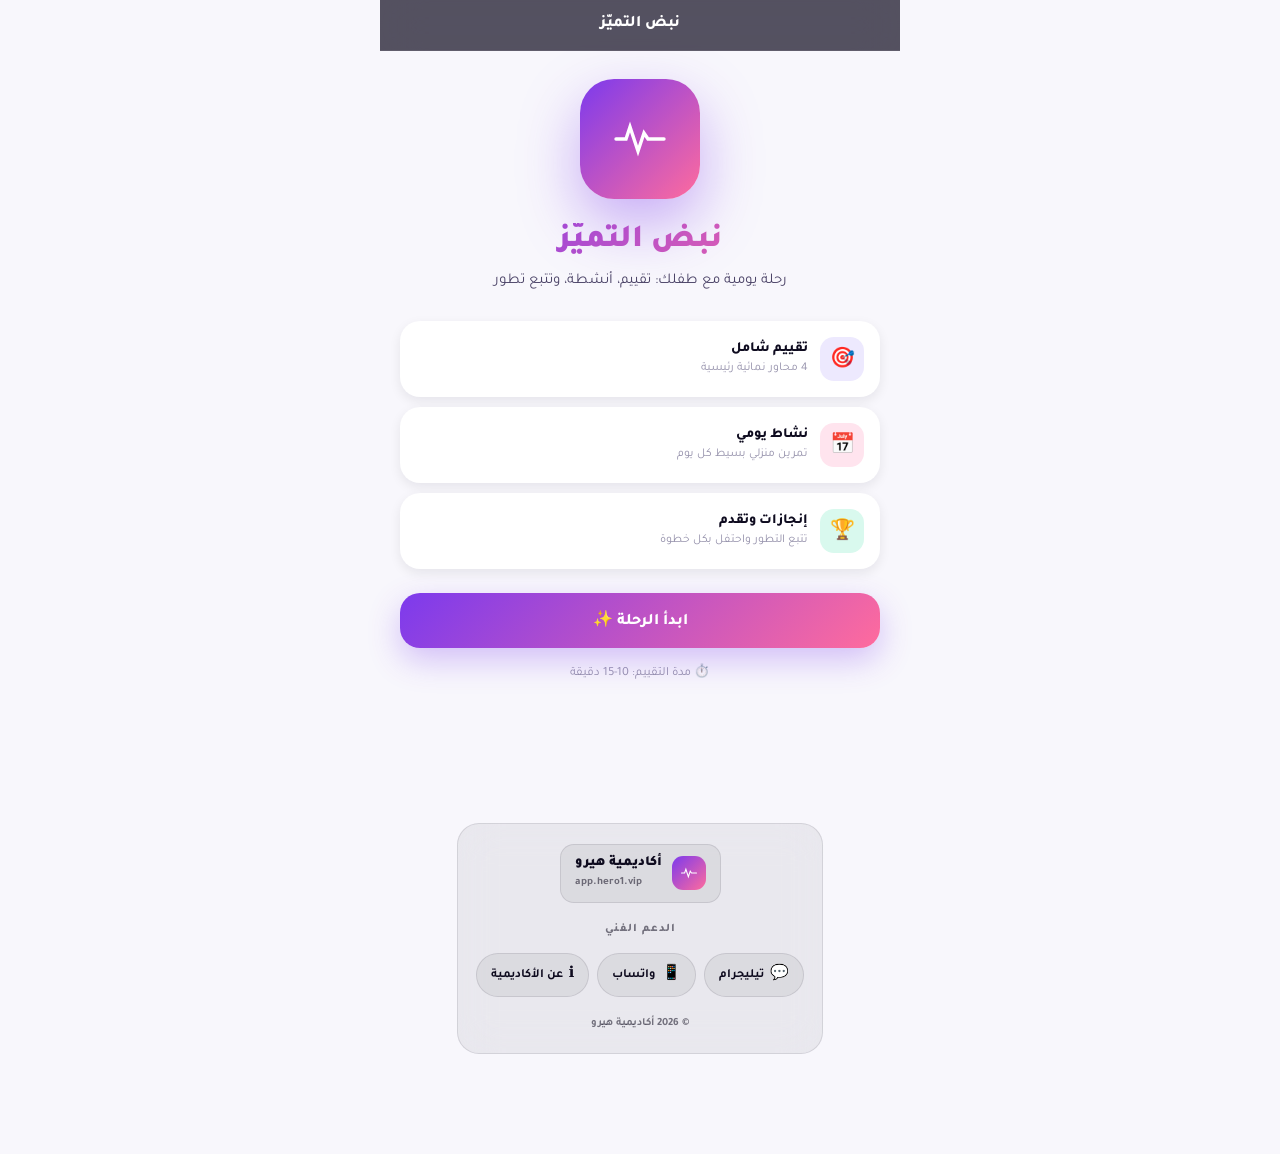
==== ar.html @ e37bb0e7 "Reorder buttons in ar.html" ====
<!DOCTYPE html>
<html lang="ar" dir="rtl">
<head>
<meta charset="UTF-8">
<meta http-equiv="Content-Type" content="text/html; charset=UTF-8">
<meta name="viewport" content="width=device-width,initial-scale=1,viewport-fit=cover">
<meta name="theme-color" content="#0F0B1F" id="themeColor">
<meta name="apple-mobile-web-app-capable" content="yes">
<meta name="apple-mobile-web-app-title" content="نبض التميز">
<title>نبض التميز</title>
<link rel="manifest" href="manifest.json">
<link rel="icon" href="icons/icon-192.png">
<link rel="apple-touch-icon" href="icons/icon-192.png">
<link rel="preconnect" href="https://fonts.googleapis.com">
<link rel="preconnect" href="https://fonts.gstatic.com" crossorigin>
<link href="https://fonts.googleapis.com/css2?family=Tajawal:wght@400;500;700;800;900&family=Nunito:wght@600;700;800&display=swap" rel="stylesheet">
<link rel="stylesheet" href="assets/app.css">
<script>window.APP_LANG='ar';</script>
</head>
<body>

<div id="app">

  <header class="topbar" id="topbar">
    <button class="tb-btn hidden" id="backBtn" aria-label="رجوع">←</button>
    <h1 class="tb-title" id="topTitle">نبض التميز</h1>
    
  </header>

  <main class="main">

 <!-- WELCOME -->
<section class="screen active" id="screen-welcome">
  <div style="flex:1;display:flex;flex-direction:column;justify-content:center;text-align:center;padding:20px 4px">
    <div style="width:120px;height:120px;margin:0 auto 24px;border-radius:34px;background:linear-gradient(135deg,#7C3AED 0%,#FF6B9D 100%);box-shadow:0 24px 60px rgba(124,58,237,.4);display:flex;align-items:center;justify-content:center">
      <svg viewBox="0 0 64 64" width="64" height="64" fill="none" stroke="#fff" stroke-width="3.4" stroke-linecap="round"><path d="M8 32h10l4-12 8 24 6-18 4 6h16"/></svg>
    </div>
    <h1 id="welcomeTitle" style="font-size:32px;font-weight:900;line-height:1.15;margin-bottom:10px;background:linear-gradient(135deg,#7C3AED 0%,#FF6B9D 100%);-webkit-background-clip:text;background-clip:text;-webkit-text-fill-color:transparent">نبض التميّز</h1>
    <p style="font-size:15px;color:var(--t2);line-height:1.6;margin-bottom:28px">رحلة يومية مع طفلك: تقييم، أنشطة، وتتبع تطور</p>
    <div style="display:flex;flex-direction:column;gap:10px;margin-bottom:24px;text-align:start">
      <button class="welcome-card" type="button" data-goto="child">
        <div class="wc-icon" style="background:#EDE9FE">🎯</div>
        <div class="wc-body">
          <div class="wc-title">تقييم شامل</div>
          <div class="wc-sub">4 محاور نمائية رئيسية</div>
        </div>
      </button>
      <button class="welcome-card" type="button" data-goto="activities">
        <div class="wc-icon" style="background:#FFE4EE">📅</div>
        <div class="wc-body">
          <div class="wc-title">نشاط يومي</div>
          <div class="wc-sub">تمرين منزلي بسيط كل يوم</div>
        </div>
      </button>
      <button class="welcome-card" type="button" data-goto="progress">
        <div class="wc-icon" style="background:#D9F9EE">🏆</div>
        <div class="wc-body">
          <div class="wc-title">إنجازات وتقدم</div>
          <div class="wc-sub">تتبع التطور واحتفل بكل خطوة</div>
        </div>
      </button>
    </div>
    <button class="btn primary" id="startBtn">ابدأ الرحلة ✨</button>
    <p class="mu mt">⏱️ مدة التقييم: 10-15 دقيقة</p>
  </div>
</section>

    <!-- CHILD -->
    <section class="screen" id="screen-child">
      <h2 style="font-size:24px;font-weight:900;margin:6px 4px 4px">بيانات الطفل</h2>
      <p class="mu" style="margin:0 4px 20px">سنخصص التجربة حسب عمره</p>
      <div class="field"><label>👶 اسم الطفل (اختياري)</label><input type="text" id="childName" maxlength="30" placeholder="مثال: يوسف"></div>
      <div class="field"><label>🎂 العمر بالسنة *</label>
        <select id="childAge">
          <option value="">اختر العمر</option>
          <option value="3">3</option><option value="4">4</option><option value="5">5</option>
          <option value="6">6</option><option value="7">7</option><option value="8">8</option>
          <option value="9">9</option><option value="10">10</option><option value="11">11</option>
          <option value="12">12</option>
        </select>
      </div>
      <div class="field"><label>⚧ الجنس (اختياري)</label>
        <div class="chips" id="genderChips">
          <button class="chip" data-v="male">👦 ولد</button>
          <button class="chip" data-v="female">👧 بنت</button>
        </div>
      </div>
      <div class="sp"></div>
      <button class="btn primary mt" id="toQuestions" disabled>متابعة للتقييم ←</button>
    </section>

    <!-- QUESTIONS -->
<section class="screen" id="screen-questions">
  <div class="pbar-wrap">
    <div class="pbar-info"><span id="qProgressText">1 / 34</span><span class="pct" id="qPercent">3<small>%</small></span></div>
    <div class="pbar"><div class="pbar-fill" id="qProgressFill"></div></div>
  </div>
  <div id="qContainer"></div>
  <div class="quiz-nav">
    <button class="btn light" id="qPrevBtn" style="flex:0 0 auto;width:auto;padding:14px 22px">←</button>
    <button class="btn primary" id="qNextBtn" disabled style="flex:1">التالي</button>
  </div>
</section>

    <!-- RESULTS -->
    <section class="screen" id="screen-results">
      <div class="hero">
        <div class="ring">
          <svg width="170" height="170" viewBox="0 0 170 170">
            <defs><linearGradient id="ringGrad" x1="0%" y1="0%" x2="100%" y2="100%"><stop offset="0%" stop-color="#C4B5FD"/><stop offset="50%" stop-color="#FF6B9D"/><stop offset="100%" stop-color="#06D6A0"/></linearGradient></defs>
            <circle class="bg" cx="85" cy="85" r="72" stroke-width="13"/>
            <circle class="fg" id="ringFg" cx="85" cy="85" r="72" stroke-width="13" stroke-dasharray="452" stroke-dashoffset="452"/>
          </svg>
          <div class="center"><div class="num" id="overallPct">0%</div><div class="lbl">نبض التميّز</div></div>
        </div>
        <div class="badge"><span class="dot"></span><span id="overallBadge">—</span></div>
      </div>
      <div class="notice">
        <span class="ic">📌</span>
        <div><strong>تنويه منهجي:</strong> هذه الدرجة تعبّر عن مستوى ظهور المهارات في بيئة طفلك الحالية. ليست تشخيصًا طبيًا ولا مقارنة بأقران.</div>
      </div>
      <div class="sec-title">المحاور الأربعة</div>
      <div id="domainResults"></div>
      <div class="sec-title">المجالات الفرعية</div>
      <div id="subdomainResults"></div>
      <div class="sp"></div>
      <button class="btn primary mt" id="startCompanion">🚀 ابدأ رحلة الرفيق اليومي</button>
    </section>

    <!-- HOME -->
    <section class="screen" id="screen-home">
      <div class="home-hero">
        <div class="home-top">
          <div><div class="greet" id="greetText">—</div><div class="name" id="childNameHome">—</div></div>
          <div class="streak"><span class="flame">🔥</span><div style="display:flex;flex-direction:column;align-items:center"><span class="n" id="streakNum">0</span><span class="lbl" id="streakLbl">يوم</span></div></div>
        </div>
        <div class="mood-widget">
          <div class="q">💭 كيف حال طفلك اليوم؟</div>
          <div class="mood-chips" id="moodChips">
            <button class="mood-chip" data-m="5">🤩</button>
            <button class="mood-chip" data-m="4">😊</button>
            <button class="mood-chip" data-m="3">😐</button>
            <button class="mood-chip" data-m="2">😔</button>
            <button class="mood-chip" data-m="1">😤</button>
          </div>
        </div>
      </div>
      <div class="sec-title">🎯 نشاط اليوم</div>
      <div id="todayCard"></div>
      <div class="sec-title">📊 تقدم الأسبوع</div>
      <div class="week-card">
        <div class="week-head"><span id="weekLabel">—</span><span class="pct" id="weekPct">0%</span></div>
        <div class="week-dots" id="weekDots"></div>
      </div>
      <div class="sec-title">📈 ملخص سريع</div>
      <div class="quick-stats">
        <div class="stat"><div class="ic">🎯</div><div class="v" id="statActivities">0</div><div class="l">نشاط</div></div>
        <div class="stat"><div class="ic">🔥</div><div class="v" id="statLongest">0</div><div class="l">أطول سلسلة</div></div>
        <div class="stat"><div class="ic">🏆</div><div class="v" id="statAch">0</div><div class="l">إنجاز</div></div>
      </div>
    </section>

    <!-- TODAY DETAIL -->
    <section class="screen" id="screen-today"><div id="todayDetail"></div></section>

    <!-- ACTIVITIES -->
    <section class="screen" id="screen-activities">
      <h2 style="font-size:24px;font-weight:900;margin:6px 4px 4px">مكتبة الأنشطة</h2>
      <p class="mu" style="margin:0 4px 16px">الأنشطة المنزلية المتاحة</p>
      <div class="chips" style="margin-bottom:14px;overflow-x:auto;flex-wrap:nowrap;padding-bottom:4px" id="actFilters">
        <button class="chip active" data-f="all">الكل</button>
        <button class="chip" data-f="emotional">💗 عاطفي</button>
        <button class="chip" data-f="cognitive">🧠 عقلي</button>
        <button class="chip" data-f="behavioral">🎯 سلوكي</button>
        <button class="chip" data-f="skills">🤝 مهاري</button>
      </div>
      <div id="actsList"></div>
    </section>

    <!-- PROGRESS -->
    <section class="screen" id="screen-progress">
      <div class="prog-hero">
        <div class="big" id="progressStreak">0</div>
        <div class="lbl">🔥 أيام متتالية</div>
        <div class="sub" id="progressSub">—</div>
      </div>
      <div class="chart-card"><h4>📅 آخر 7 أيام</h4><div class="bars" id="weeklyChart"></div></div>
      <div class="chart-card"><h4>🏆 الإنجازات</h4><div class="ach-grid" id="achGrid"></div></div>
    </section>

    <!-- PROFILE -->
    <section class="screen" id="screen-profile">
      <h2 style="font-size:24px;font-weight:900;margin:6px 4px 4px">الملف الشخصي</h2>
      <p class="mu" style="margin:0 4px 16px">إعدادات وبيانات</p>
      <div class="profile-head">
        <div class="av" id="profileAvatar">👶</div>
        <h3 id="profileName">—</h3>
        <p id="profileMeta">—</p>
      </div>
      <div class="sec-title">⚙️ الإعدادات</div>
      <div class="settings">
        <div class="set-row"><div><div class="lbl">🌙 الوضع المظلم</div><div class="sub">استخدام مريح ليلاً</div></div><button class="toggle" id="darkToggle">—</button></div>
        <div class="set-row"><div><div class="lbl">🌐 اللغة</div><div class="sub">العربية / English</div></div><a class="toggle on" href="en.html">EN →</a></div>
        <div class="set-row"><div><div class="lbl">🔊 الأصوات</div><div class="sub">نقرات وتنبيهات</div></div><button class="toggle" id="soundToggle">—</button></div>
      </div>
      <div class="sec-title">🔄 إعادة</div>
      <div class="settings">
        <div class="set-row" style="cursor:pointer" id="reassessRow"><div><div class="lbl">إعادة التقييم</div><div class="sub">بدء تقييم جديد</div></div><span style="font-size:20px">→</span></div>
        <div class="set-row" style="cursor:pointer" id="resetRow"><div><div class="lbl" style="color:#E11D74">مسح كل البيانات</div><div class="sub">حذف نهائي</div></div><span style="font-size:20px">🗑️</span></div>
      </div>
      <p class="mu" style="text-align:center;margin-top:20px">الإصدار: <span id="versionText">1.0.0</span></p>
    </section>

  </main>

  <nav class="nav" id="nav">
    <button data-go="home"><span class="nav-ic">🏠</span><span>الرئيسية</span></button>
    <button data-go="activities"><span class="nav-ic">🎯</span><span>الأنشطة</span></button>
    <button class="nav-center" id="navCenter"><span class="nav-ic">➕</span><span>تسجيل</span></button>
    <button data-go="progress"><span class="nav-ic">📊</span><span>التقدم</span></button>
    <button data-go="profile"><span class="nav-ic">👤</span><span>الملف</span></button>
  </nav>

</div>

<!-- LOG MODAL -->
<div class="modal" id="logModal">
  <div class="modal-sheet">
    <div class="grip"></div>
    <h3>سجّل نشاط اليوم</h3>
    <p class="sub" id="logActivityName">—</p>
    <div style="font-size:13px;font-weight:800;color:var(--t2);margin-bottom:10px">كيف كانت التجربة؟</div>
    <div class="mood-row" id="logMoodRow">
      <button class="mood-opt" data-m="5">🤩<span>ممتاز</span></button>
      <button class="mood-opt" data-m="4">😊<span>جيد</span></button>
      <button class="mood-opt" data-m="3">😐<span>عادي</span></button>
      <button class="mood-opt" data-m="2">😔<span>صعب</span></button>
      <button class="mood-opt" data-m="1">😤<span>لم ينجح</span></button>
    </div>
    <div class="field"><label>📝 ملاحظة (اختياري)</label><textarea id="logNote" maxlength="200" placeholder="ملاحظات..."></textarea></div>
    <div style="display:flex;gap:10px;margin-top:10px">
  <button class="btn primary" id="confirmLog" style="flex:1">حفظ 🎉</button>
  <button class="btn light" id="cancelLog" style="flex:0 0 auto;padding:14px 20px">إلغاء</button>
</div>
  </div>
</div>

<div class="toast" id="toast"></div>

<script src="assets/shared.js" defer></script>
<script src="assets/app.js" defer></script>
</body>
</html>
---- assets/app.css ----
/* ═══════════════════════════════════════════════════
   Nabd · نبض التميز — App Styles
   Shared by ar.html & en.html (RTL-aware via inset-inline-*)
   ═══════════════════════════════════════════════════ */
:root{
  --v:#7C3AED;--vd:#4C1D95;--c:#FF6B9D;--m:#06D6A0;--g:#FFD166;
  --bg:#F8F7FC;--bg2:#F0EFF6;--cd:#FFFFFF;
  --t:#0E0B1F;--t2:#4A4266;--t3:#9591AB;--ln:#E2E0EB;
  --gr:linear-gradient(135deg,#7C3AED 0%,#FF6B9D 100%);
  --gr-mint:linear-gradient(135deg,#06D6A0 0%,#4ECDC4 100%);
  --gr-sun:linear-gradient(135deg,#FF6B9D 0%,#FFD166 100%);
  --gr-hero:linear-gradient(160deg,#0F0B1F 0%,#2D1B5E 45%,#4C1D95 100%);
  --sh-sm:0 4px 12px rgba(15,11,31,.08);
  --sh-md:0 12px 32px rgba(15,11,31,.10);
  --sh-v:0 12px 32px rgba(124,58,237,.30);
  --sh-m:0 12px 32px rgba(6,214,160,.30);
  --r:20px;--rf:9999px;
  --st:env(safe-area-inset-top,0px);
  --sb:env(safe-area-inset-bottom,0px);
}
[data-theme="dark"]{
  --bg:#0A0817;--bg2:#14102A;--cd:#1A1633;
  --t:#F5F3FF;--t2:#C4B5FD;--t3:#8B7DB8;--ln:#2D2645;
}

*{box-sizing:border-box;margin:0;padding:0;-webkit-tap-highlight-color:transparent}
html,body{height:100%}
body{
  font-family:'Tajawal',system-ui,sans-serif;
  background:var(--bg);color:var(--t);line-height:1.6;font-size:16px;
  -webkit-font-smoothing:antialiased;overflow-x:hidden;
  transition:background .3s,color .3s;
}
html[dir="ltr"] body{font-family:'Nunito',system-ui,sans-serif}
button{font-family:inherit;cursor:pointer;border:none;background:none;color:inherit}
input,select,textarea{font-family:inherit;font-size:inherit;color:inherit}
img,svg{display:block;max-width:100%}

#app{max-width:520px;margin:0 auto;min-height:100vh;display:flex;flex-direction:column;position:relative}

/* ═══════════ Topbar ═══════════ */
.topbar{
  position:sticky;top:0;z-index:50;
  padding:calc(var(--st) + 12px) 16px 12px;
  display:flex;align-items:center;gap:10px;
  background:rgba(255,255,255,.92);
  backdrop-filter:blur(20px);-webkit-backdrop-filter:blur(20px);
  border-bottom:1px solid transparent;transition:border-color .3s;
}
.topbar.dark{background:rgba(15,11,31,.7);border-bottom-color:rgba(255,255,255,.08)}
.topbar.dark .tb-title{color:#fff}
.topbar.dark .tb-btn{background:rgba(255,255,255,.12);color:#fff}
.topbar.dark .tb-lang{background:rgba(255,255,255,.12);color:#fff}

.tb-btn{
  width:42px;height:42px;border-radius:50%;
  background:var(--cd);box-shadow:var(--sh-sm);
  display:flex;align-items:center;justify-content:center;
  font-size:20px;font-weight:700;color:var(--t);
  flex-shrink:0;transition:transform .15s;
}
.tb-btn:active{transform:scale(.9)}
.tb-btn.hidden{visibility:hidden}

.tb-title{
  font-size:16px;font-weight:800;flex:1;text-align:center;
  white-space:nowrap;overflow:hidden;text-overflow:ellipsis;
  color:var(--t);
}

.tb-lang{
  padding:9px 13px;border-radius:var(--rf);
  background:var(--cd);box-shadow:var(--sh-sm);
  font-size:13px;font-weight:800;color:var(--v);
  flex-shrink:0;display:flex;align-items:center;gap:5px;
  text-decoration:none;transition:transform .15s;
}
.tb-lang:active{transform:scale(.95)}
.tb-lang-flag{font-size:15px}

/* ═══════════ Screens ═══════════ */
.main{flex:1;display:flex;flex-direction:column;position:relative}
.screen{
  display:none;flex:1;flex-direction:column;
  padding:8px 16px calc(var(--sb) + 100px);
  animation:fadeIn .35s cubic-bezier(.22,1,.36,1);
}
.screen.active{display:flex}
@keyframes fadeIn{from{opacity:0;transform:translateY(8px)}to{opacity:1;transform:none}}

/* ═══════════ Buttons ═══════════ */
.btn{
  display:flex;align-items:center;justify-content:center;gap:10px;
  width:100%;padding:16px 20px;border-radius:var(--r);
  font-size:16px;font-weight:800;transition:all .2s;
  background:var(--bg2);color:var(--t);position:relative;overflow:hidden;
}
.btn.primary{background:var(--gr);color:#fff;box-shadow:var(--sh-v)}
.btn.primary::before{
  content:'';position:absolute;inset:0;
  background:linear-gradient(90deg,transparent,rgba(255,255,255,.28),transparent);
  transform:translateX(-100%);animation:shine 3s infinite;
}
@keyframes shine{0%{transform:translateX(-100%)}60%,100%{transform:translateX(100%)}}
.btn.primary:active{transform:translateY(2px) scale(.98)}
.btn.light{background:var(--cd);box-shadow:var(--sh-sm)}
.btn.ghost{background:transparent;color:var(--v);font-weight:800}
.btn:disabled{opacity:.4;pointer-events:none}
.btn.mint{background:var(--gr-mint);color:#fff;box-shadow:var(--sh-m)}

/* ═══════════ Cards ═══════════ */
.card{
  background:var(--cd);border-radius:var(--r);padding:20px;
  box-shadow:var(--sh-sm);margin-bottom:14px;
}
.card.gradient{background:var(--gr-hero);color:#fff;box-shadow:var(--sh-v)}
.card h3{font-size:17px;font-weight:800;margin-bottom:10px}
.card p{font-size:14px;line-height:1.7}

/* ═══════════ Forms ═══════════ */
.field{margin-bottom:16px}
.field label{display:block;font-size:13px;font-weight:800;margin-bottom:8px;color:var(--t2)}
.field input,.field select,.field textarea{
  width:100%;padding:16px 18px;border-radius:var(--r);
  border:2px solid var(--ln);background:var(--cd);
  font-size:16px;font-weight:600;color:var(--t);
  -webkit-appearance:none;appearance:none;transition:all .2s;
}
.field textarea{min-height:90px;resize:vertical}
.field input:focus,.field select:focus,.field textarea:focus{
  outline:none;border-color:var(--v);box-shadow:0 0 0 4px rgba(124,58,237,.12);
}
.chips{display:flex;gap:8px;flex-wrap:wrap}
.chip{
  padding:11px 18px;border-radius:var(--r);
  background:var(--cd);border:2px solid var(--ln);
  font-size:14px;font-weight:700;color:var(--t2);transition:all .15s;
}
.chip.active{background:var(--gr);color:#fff;border-color:transparent;box-shadow:var(--sh-v)}

/* ═══════════ Progress ═══════════ */
.pbar-wrap{padding:4px 4px 16px}
.pbar-info{display:flex;justify-content:space-between;align-items:baseline;margin-bottom:8px;font-size:13px;font-weight:700;color:var(--t3)}
.pbar-info .pct{font-size:20px;color:var(--v);font-weight:900}
.pbar{height:10px;background:var(--bg2);border-radius:var(--rf);overflow:hidden}
.pbar-fill{height:100%;background:var(--gr);border-radius:var(--rf);transition:width .5s cubic-bezier(.22,1,.36,1);width:3%}

/* ═══════════ Questions ═══════════ */
.q-chip{
  display:inline-flex;align-items:center;gap:6px;
  padding:7px 14px;border-radius:var(--rf);
  font-size:12.5px;font-weight:800;margin-bottom:18px;
}
.q-text{font-size:22px;font-weight:800;line-height:1.5;margin-bottom:24px;color:var(--t)}
.q-options{display:flex;flex-direction:column;gap:0}
.q-opt{
  display:flex;align-items:center;gap:14px;
  padding:16px 18px;border-radius:var(--r);
  background:var(--cd);border:2px solid var(--ln);
  text-align:start;font-size:15px;font-weight:700;
  transition:all .2s;width:100%;margin-bottom:10px;
}
html[dir="ltr"] .q-opt{text-align:left}
.q-opt .radio{
  width:24px;height:24px;border-radius:50%;
  border:2.5px solid var(--ln);flex-shrink:0;
  background:var(--cd);position:relative;transition:all .2s;
}
.q-opt.selected{border-color:var(--v);background:linear-gradient(135deg,rgba(124,58,237,.08),transparent)}
.q-opt.selected .radio{border-color:var(--v);background:var(--gr)}
.q-opt.selected .radio::after{content:'';position:absolute;inset:6px;border-radius:50%;background:#fff}
.q-opt .body{flex:1}
.q-opt .hint{font-size:12px;color:var(--t3);font-weight:500;margin-top:2px;display:block}

/* ═══════════ Results ═══════════ */
.hero{
  padding:28px 22px;border-radius:var(--r);
  background:var(--gr-hero);color:#fff;box-shadow:var(--sh-v);
  margin-bottom:16px;text-align:center;position:relative;overflow:hidden;
}
.hero::before{
  content:'';position:absolute;inset:0;
  background:radial-gradient(circle at 80% 0%,rgba(255,107,157,.35),transparent 45%),
             radial-gradient(circle at 0% 100%,rgba(6,214,160,.25),transparent 45%);
  pointer-events:none;
}
.hero > *{position:relative;z-index:1}

.ring{width:170px;height:170px;margin:0 auto 16px;position:relative}
.ring svg{transform:rotate(-90deg)}
.ring .bg{stroke:rgba(255,255,255,.15);fill:none}
.ring .fg{stroke:url(#ringGrad);stroke-linecap:round;fill:none;transition:stroke-dashoffset 1.2s cubic-bezier(.22,1,.36,1)}
.ring .center{position:absolute;inset:0;display:flex;flex-direction:column;align-items:center;justify-content:center}
.ring .num{
  font-size:42px;font-weight:900;line-height:1;letter-spacing:-1px;
  background:linear-gradient(135deg,#fff,#C4B5FD);
  -webkit-background-clip:text;background-clip:text;
  -webkit-text-fill-color:transparent;
}
.ring .lbl{font-size:11px;font-weight:700;color:rgba(255,255,255,.75);margin-top:4px}
.hero .badge{
  display:inline-flex;align-items:center;gap:8px;
  padding:9px 18px;border-radius:var(--rf);
  background:rgba(255,255,255,.18);font-size:13px;font-weight:800;
  border:1px solid rgba(255,255,255,.28);
  backdrop-filter:blur(12px);-webkit-backdrop-filter:blur(12px);
}
.hero .badge .dot{width:8px;height:8px;border-radius:50%;background:var(--g);box-shadow:0 0 12px var(--g)}

.domain-row{
  display:flex;align-items:center;gap:12px;
  padding:16px;border-radius:var(--r);
  background:var(--cd);margin-bottom:10px;box-shadow:var(--sh-sm);
}
.domain-row .ic{
  width:46px;height:46px;border-radius:14px;
  display:flex;align-items:center;justify-content:center;
  font-size:22px;color:#fff;flex-shrink:0;
}
.domain-row .body{flex:1;min-width:0}
.domain-row .body h4{
  font-size:14px;font-weight:800;margin-bottom:6px;
  display:flex;align-items:center;gap:8px;
}
.domain-row .body h4 .val{margin-inline-start:auto;font-size:13px}
.domain-row .track{height:7px;background:var(--bg2);border-radius:var(--rf);overflow:hidden}
.domain-row .fill{height:100%;border-radius:var(--rf);transition:width 1s cubic-bezier(.22,1,.36,1)}

.notice{
  padding:14px 16px;border-radius:var(--r);
  background:linear-gradient(135deg,#FFF8E5,#FFFDF7);
  border:1.5px solid #F8E1A0;
  font-size:13px;color:#7A5C10;line-height:1.65;
  margin-bottom:16px;display:flex;gap:10px;align-items:flex-start;
}
.notice .ic{font-size:18px;flex-shrink:0;margin-top:2px}
[data-theme="dark"] .notice{
  background:linear-gradient(135deg,#3A2F1A,#2A2415);
  border-color:#5A4A20;color:#F0D9A0;
}

/* ═══════════ Home ═══════════ */
.home-hero{
  padding:24px 20px;border-radius:var(--r);
  background:var(--gr-hero);color:#fff;box-shadow:var(--sh-v);
  margin-bottom:16px;position:relative;overflow:hidden;
}
.home-hero::before{
  content:'';position:absolute;inset:0;
  background:radial-gradient(circle at 90% 0%,rgba(255,107,157,.35),transparent 45%),
             radial-gradient(circle at 0% 100%,rgba(6,214,160,.25),transparent 45%);
  pointer-events:none;
}
.home-hero > *{position:relative;z-index:1}

.home-top{display:flex;align-items:center;justify-content:space-between;margin-bottom:16px;gap:12px}
.home-top .greet{font-size:13px;opacity:.85;font-weight:600}
.home-top .name{font-size:20px;font-weight:900;margin-top:2px}
.streak{
  display:flex;align-items:center;gap:8px;
  padding:10px 14px;border-radius:var(--rf);
  background:var(--gr-sun);color:#fff;font-weight:900;
  box-shadow:0 8px 20px rgba(255,107,157,.4);
}
.streak .flame{font-size:18px}
.streak .n{font-size:22px;line-height:1}
.streak .lbl{font-size:10px;opacity:.9;font-weight:700}

.mood-widget{
  padding:14px;border-radius:var(--r);
  background:rgba(255,255,255,.1);
  border:1px solid rgba(255,255,255,.15);
  backdrop-filter:blur(10px);-webkit-backdrop-filter:blur(10px);
}
.mood-widget .q{font-size:13px;font-weight:700;text-align:center;margin-bottom:10px;opacity:.9}
.mood-chips{display:flex;justify-content:center;gap:6px}
.mood-chip{
  width:48px;height:48px;border-radius:14px;
  background:rgba(255,255,255,.1);
  border:1px solid rgba(255,255,255,.2);
  font-size:22px;display:flex;align-items:center;justify-content:center;
  transition:all .15s;
}
.mood-chip.selected{
  background:rgba(255,255,255,.3);border-color:#fff;
  transform:scale(1.08);box-shadow:0 8px 20px rgba(255,255,255,.2);
}

.today{
  background:var(--cd);border-radius:var(--r);padding:20px;
  box-shadow:var(--sh-sm);margin-bottom:16px;
  position:relative;overflow:hidden;
}
.today::before{content:'';position:absolute;top:0;inset-inline:0;height:5px;background:var(--gr)}
.today.done::before{background:var(--gr-mint)}
.today .tag{
  display:inline-flex;padding:5px 12px;border-radius:var(--rf);
  background:#EDE9FE;color:var(--vd);
  font-size:11px;font-weight:900;letter-spacing:.3px;
  text-transform:uppercase;margin-bottom:12px;
}
.today.done .tag{background:#D9F9EE;color:#059669}
.today .icon{
  width:56px;height:56px;border-radius:18px;
  background:linear-gradient(135deg,#EDE9FE,#FFE4EE);
  display:flex;align-items:center;justify-content:center;
  font-size:28px;margin-bottom:12px;box-shadow:var(--sh-sm);
}
.today.done .icon{background:#D9F9EE}
.today h3{font-size:18px;font-weight:900;margin-bottom:6px}
.today .desc{font-size:13px;color:var(--t3);line-height:1.6;margin-bottom:12px}
.tags{display:flex;flex-wrap:wrap;gap:6px;margin-bottom:14px}
.tags .ti{
  display:inline-flex;align-items:center;gap:4px;
  padding:6px 11px;border-radius:var(--rf);
  font-size:11.5px;font-weight:800;
  background:var(--bg2);color:var(--t2);
}
.tags .ti.v{background:#EDE9FE;color:var(--vd)}
.tags .ti.c{background:#FFE4EE;color:#E11D74}
.tags .ti.m{background:#D9F9EE;color:#059669}
.done-badge{
  display:inline-flex;align-items:center;gap:6px;
  padding:8px 14px;border-radius:var(--rf);
  background:var(--gr-mint);color:#fff;
  font-size:13px;font-weight:900;box-shadow:var(--sh-m);
}

.week-card{background:var(--cd);border-radius:var(--r);padding:16px;box-shadow:var(--sh-sm);margin-bottom:14px}
.week-head{display:flex;justify-content:space-between;align-items:center;margin-bottom:10px;font-size:13px;font-weight:800;color:var(--t3)}
.week-head .pct{font-size:18px;color:var(--v);font-weight:900}
.week-dots{display:flex;justify-content:space-between;gap:5px}
.day-dot{
  flex:1;aspect-ratio:1;max-width:36px;border-radius:50%;
  background:var(--bg2);display:flex;align-items:center;justify-content:center;
  font-size:10px;font-weight:900;color:var(--t3);
}
.day-dot.today{box-shadow:0 0 0 3px #C4B5FD}
.day-dot.done{background:var(--gr-mint);color:#fff}
.day-dot.done::after{content:'✓';font-size:13px;font-weight:900}
.day-dot.future{opacity:.4}

.quick-stats{display:grid;grid-template-columns:repeat(3,1fr);gap:10px;margin-bottom:14px}
.stat{background:var(--cd);border-radius:var(--r);padding:14px 10px;box-shadow:var(--sh-sm);text-align:center}
.stat .ic{font-size:20px;margin-bottom:4px}
.stat .v{font-size:20px;font-weight:900;color:var(--t);line-height:1}
.stat .l{font-size:10.5px;font-weight:800;color:var(--t3);margin-top:4px}

/* ═══════════ Activities ═══════════ */
.act-card{
  background:var(--cd);border-radius:var(--r);padding:14px;
  box-shadow:var(--sh-sm);margin-bottom:10px;
  display:flex;gap:12px;align-items:flex-start;
}
.act-card.done{opacity:.75}
.act-card .ic{
  width:48px;height:48px;border-radius:14px;
  background:linear-gradient(135deg,#EDE9FE,#FFE4EE);
  display:flex;align-items:center;justify-content:center;
  font-size:22px;flex-shrink:0;
}
.act-card.done .ic{background:#D9F9EE}
.act-card .body{flex:1;min-width:0}
.act-card .dom{font-size:11px;font-weight:800;color:var(--v);margin-bottom:3px}
.act-card h5{font-size:14px;font-weight:800;margin-bottom:2px}
.act-card p{
  font-size:12px;color:var(--t3);line-height:1.45;
  overflow:hidden;display:-webkit-box;-webkit-line-clamp:2;-webkit-box-orient:vertical;
}
.act-card .chk{
  width:24px;height:24px;border-radius:50%;
  border:2.5px solid var(--ln);background:var(--cd);
  flex-shrink:0;display:flex;align-items:center;justify-content:center;
  color:#fff;font-weight:900;
}
.act-card.done .chk{background:var(--gr-mint);border-color:transparent}
.act-card.done .chk::after{content:'✓';font-size:14px}

/* ═══════════ Progress ═══════════ */
.prog-hero{
  padding:24px 20px;border-radius:var(--r);
  background:var(--gr-hero);color:#fff;box-shadow:var(--sh-v);
  margin-bottom:16px;text-align:center;position:relative;overflow:hidden;
}
.prog-hero::before{
  content:'';position:absolute;inset:0;
  background:radial-gradient(circle at 30% 0%,rgba(255,209,102,.35),transparent 45%),
             radial-gradient(circle at 100% 100%,rgba(6,214,160,.25),transparent 45%);
  pointer-events:none;
}
.prog-hero > *{position:relative;z-index:1}
.prog-hero .big{
  font-size:56px;font-weight:900;line-height:1;letter-spacing:-2px;
  background:linear-gradient(135deg,#fff,#FFD166);
  -webkit-background-clip:text;background-clip:text;
  -webkit-text-fill-color:transparent;
}
.prog-hero .lbl{font-size:14px;font-weight:700;opacity:.85;margin-top:6px}
.prog-hero .sub{font-size:12px;opacity:.7;margin-top:8px}

.chart-card{background:var(--cd);border-radius:var(--r);padding:18px;box-shadow:var(--sh-sm);margin-bottom:14px}
.chart-card h4{font-size:15px;font-weight:900;margin-bottom:16px}
.bars{display:flex;justify-content:space-between;gap:5px;align-items:flex-end;height:120px}
.bar-col{flex:1;display:flex;flex-direction:column;align-items:center;gap:5px;height:100%}
.bar-col .wrap{
  width:100%;flex:1;border-radius:10px;
  background:var(--bg2);position:relative;
  display:flex;align-items:flex-end;overflow:hidden;
}
.bar-col .fill{
  width:100%;border-radius:10px;
  background:var(--gr);transition:height .8s cubic-bezier(.22,1,.36,1);
}
.bar-col .day{font-size:10.5px;font-weight:800;color:var(--t3)}
.bar-col.today .day{color:var(--v)}

.ach-grid{display:grid;grid-template-columns:repeat(3,1fr);gap:10px}
.ach{
  background:var(--cd);border-radius:var(--r);padding:12px 6px;
  box-shadow:var(--sh-sm);text-align:center;
  position:relative;overflow:hidden;
}
.ach.locked{opacity:.4;filter:grayscale(1)}
.ach.unlocked::before{
  content:'';position:absolute;top:0;inset-inline:0;height:3px;
  background:var(--gr-sun);
}
.ach .em{font-size:28px;margin-bottom:4px}
.ach .nm{font-size:10.5px;font-weight:800;color:var(--t)}

/* ═══════════ Profile ═══════════ */
.profile-head{
  background:var(--cd);border-radius:var(--r);padding:24px;
  box-shadow:var(--sh-sm);text-align:center;margin-bottom:14px;
}
.profile-head .av{
  width:80px;height:80px;border-radius:24px;
  background:var(--gr);color:#fff;
  display:flex;align-items:center;justify-content:center;
  font-size:36px;font-weight:900;margin:0 auto 12px;
  box-shadow:var(--sh-v);
}
.profile-head h3{font-size:20px;font-weight:900;margin-bottom:4px}
.profile-head p{font-size:13px;color:var(--t3)}

.settings{background:var(--cd);border-radius:var(--r);padding:0;box-shadow:var(--sh-sm);overflow:hidden;margin-bottom:14px}
.set-row{
  display:flex;justify-content:space-between;align-items:center;
  padding:16px 18px;border-bottom:1px solid var(--ln);
}
.set-row:last-child{border-bottom:none}
.set-row .lbl{font-size:14px;font-weight:800}
.set-row .sub{font-size:11.5px;color:var(--t3);margin-top:2px}
.toggle{
  padding:7px 14px;border-radius:var(--rf);
  font-size:12.5px;font-weight:800;
  background:var(--bg2);color:var(--t);
}
.toggle.on{background:var(--gr-mint);color:#fff;box-shadow:var(--sh-m)}

.sec-title{
  font-size:12px;font-weight:900;color:var(--t3);
  margin:18px 4px 10px;letter-spacing:1.2px;
  text-transform:uppercase;display:flex;align-items:center;gap:6px;
}
.sec-title::before{content:'';width:3px;height:14px;border-radius:99px;background:var(--gr)}

/* ═══════════ Bottom Nav ═══════════ */
.nav{
  position:fixed;bottom:0;left:50%;transform:translateX(-50%);
  width:100%;max-width:520px;
  background:rgba(255,255,255,.96);
  backdrop-filter:blur(24px);-webkit-backdrop-filter:blur(24px);
  border-top:1px solid var(--ln);
  padding:6px 6px calc(var(--sb) + 6px);
  display:none;justify-content:space-around;
  z-index:40;box-shadow:0 -8px 24px rgba(15,11,31,.06);
}
.nav.visible{display:flex}
[data-theme="dark"] .nav{background:rgba(10,8,23,.96)}
.nav button{
  flex:1;padding:8px 2px;border-radius:12px;
  display:flex;flex-direction:column;align-items:center;gap:2px;
  font-size:10px;font-weight:800;color:var(--t3);transition:all .15s;
}
.nav button .nav-ic{font-size:20px;line-height:1}
.nav button.active{color:var(--v)}
.nav button.active .nav-ic{transform:scale(1.15)}
.nav .nav-center .nav-ic{
  background:var(--gr);color:#fff;
  width:44px;height:44px;border-radius:14px;
  display:flex;align-items:center;justify-content:center;
  font-size:22px;margin-top:-22px;
  border:3px solid var(--cd);box-shadow:var(--sh-v);
}
.nav .nav-center.active .nav-ic{transform:scale(1.05)}

/* ═══════════ Modal ═══════════ */
.modal{
  position:fixed;inset:0;background:rgba(15,11,31,.55);
  backdrop-filter:blur(8px);-webkit-backdrop-filter:blur(8px);
  z-index:200;display:none;align-items:flex-end;justify-content:center;
}
.modal.visible{display:flex}
.modal-sheet{
  width:100%;max-width:520px;background:var(--cd);
  border-radius:var(--r) var(--r) 0 0;
  padding:22px 20px calc(var(--sb) + 20px);
  animation:slideUp .3s cubic-bezier(.22,1,.36,1);
  max-height:88vh;overflow-y:auto;
}
@keyframes slideUp{from{transform:translateY(100%)}to{transform:translateY(0)}}
.grip{width:40px;height:5px;background:var(--ln);border-radius:99px;margin:0 auto 16px}
.modal-sheet h3{font-size:19px;font-weight:900;margin-bottom:6px}
.modal-sheet .sub{font-size:13px;color:var(--t3);margin-bottom:16px}
.mood-row{display:flex;justify-content:space-between;gap:6px;margin-bottom:16px}
.mood-opt{
  flex:1;aspect-ratio:1;max-width:60px;border-radius:16px;
  background:var(--bg);border:2px solid var(--ln);
  font-size:24px;display:flex;flex-direction:column;align-items:center;justify-content:center;
  gap:1px;transition:all .15s;
}
.mood-opt span{font-size:9px;font-weight:800;color:var(--t3)}
.mood-opt.selected{border-color:var(--v);background:rgba(124,58,237,.08);transform:scale(1.05)}
.mood-opt.selected span{color:var(--v)}

/* ═══════════ Toast ═══════════ */
.toast{
  position:fixed;bottom:calc(var(--sb) + 130px);left:50%;
  transform:translateX(-50%) translateY(20px);
  background:var(--t);color:var(--bg);
  padding:13px 20px;border-radius:var(--r);
  font-size:14px;font-weight:700;
  opacity:0;pointer-events:none;
  transition:all .3s;z-index:999;
  box-shadow:var(--sh-md);max-width:88%;text-align:center;
}
.toast.visible{opacity:1;transform:translateX(-50%) translateY(0)}

/* ═══════════ Confetti ═══════════ */
.confetti{
  position:fixed;width:10px;height:10px;
  pointer-events:none;z-index:998;
  animation:cfall 3s cubic-bezier(.3,.6,.5,1) forwards;
}
@keyframes cfall{
  0%{transform:translateY(-20vh) rotate(0);opacity:1}
  100%{transform:translateY(110vh) rotate(720deg);opacity:0}
}

/* ═══════════ Utilities ═══════════ */
.sp{flex:1}
.mt{margin-top:16px}
.mu{color:var(--t3);font-size:12.5px;line-height:1.5}
.hidden{display:none !important}
.center{text-align:center}

/* Install button reposition when nav visible */
body.nav-visible .nabd-install{bottom:calc(var(--sb) + 90px) !important}

/* ═══════════ Welcome Cards (قابلة للنقر) ═══════════ */
.welcome-card{
  display:flex;gap:12px;align-items:center;
  padding:14px;margin:0;width:100%;
  background:var(--cd);border:2px solid transparent;
  border-radius:var(--r);box-shadow:var(--sh-sm);
  text-align:start;font-family:inherit;color:var(--t);
  cursor:pointer;transition:all .15s;
}
.welcome-card:active{transform:scale(.98);border-color:var(--v)}
.welcome-card:hover{border-color:var(--ln)}
.wc-icon{
  width:44px;height:44px;border-radius:14px;
  display:flex;align-items:center;justify-content:center;
  font-size:20px;flex-shrink:0;
}
.wc-body{flex:1;min-width:0}
.wc-title{font-size:14px;font-weight:800;margin-bottom:2px}
.wc-sub{font-size:12px;color:var(--t3);line-height:1.4}

/* ═══════════ Quiz Nav Bar (ملتصق بأسفل الشاشة) ═══════════ */
.quiz-nav{
  position:sticky;
  bottom:0;
  display:flex;gap:10px;
  padding:14px 4px calc(var(--sb) + 14px);
  background:linear-gradient(to top, var(--bg) 60%, transparent);
  z-index:20;
  margin-top:auto;
}

/* ═══════════ تفاصيل النشاط ═══════════ */
.detail-label{
  font-size: 11px;
  font-weight: 800;
  color: var(--t3);
  text-transform: uppercase;
  letter-spacing: .6px;
}

/* بطاقة القصة */
.story-card{
  background: linear-gradient(135deg, #F5F3FF 0%, #FFF7E6 100%) !important;
  border: 1.5px solid #E9D5FF;
}
[data-theme="dark"] .story-card{
  background: linear-gradient(135deg, #1A1633 0%, #2A2415 100%) !important;
  border-color: #4C1D95;
}
.story-body{
  font-size: 15px;
  line-height: 2;
  color: var(--t2);
  white-space: pre-line;
  font-weight: 600;
  text-align: justify;
}
[data-theme="dark"] .story-body{ color: #C4B5FD; }

/* قائمة الخطوات */
.steps-list{
  font-size: 14px;
  color: var(--t2);
  line-height: 1.9;
  padding-inline-start: 22px;
  margin-top: 10px;
}
.steps-list li{
  margin-bottom: 10px;
  padding-inline-start: 4px;
}
.steps-list li::marker{
  color: var(--v);
  font-weight: 900;
}

/* بطاقة دور الوالد */
.parent-role-card{
  background: linear-gradient(135deg, #EFF6FF 0%, #E0F2FE 100%) !important;
  border: 1.5px solid #BAE6FD;
}
.parent-role-card h3{ color: #075985; }
.parent-role-card p{ color: #0C4A6E; }
[data-theme="dark"] .parent-role-card{
  background: linear-gradient(135deg, #14202E 0%, #172D3E 100%) !important;
  border-color: #1E4D63;
}
[data-theme="dark"] .parent-role-card h3{ color: #7DD3FC; }
[data-theme="dark"] .parent-role-card p{ color: #BAE6FD; }

/* قائمة النصائح */
.tips-list{
  font-size: 13.5px;
  color: var(--t2);
  line-height: 1.9;
  padding-inline-start: 20px;
  margin-top: 8px;
}
.tips-list li{ margin-bottom: 6px; }

/* بطاقة المصدر */
.source-card{
  background: var(--bg2) !important;
  padding: 14px !important;
  border: none;
}
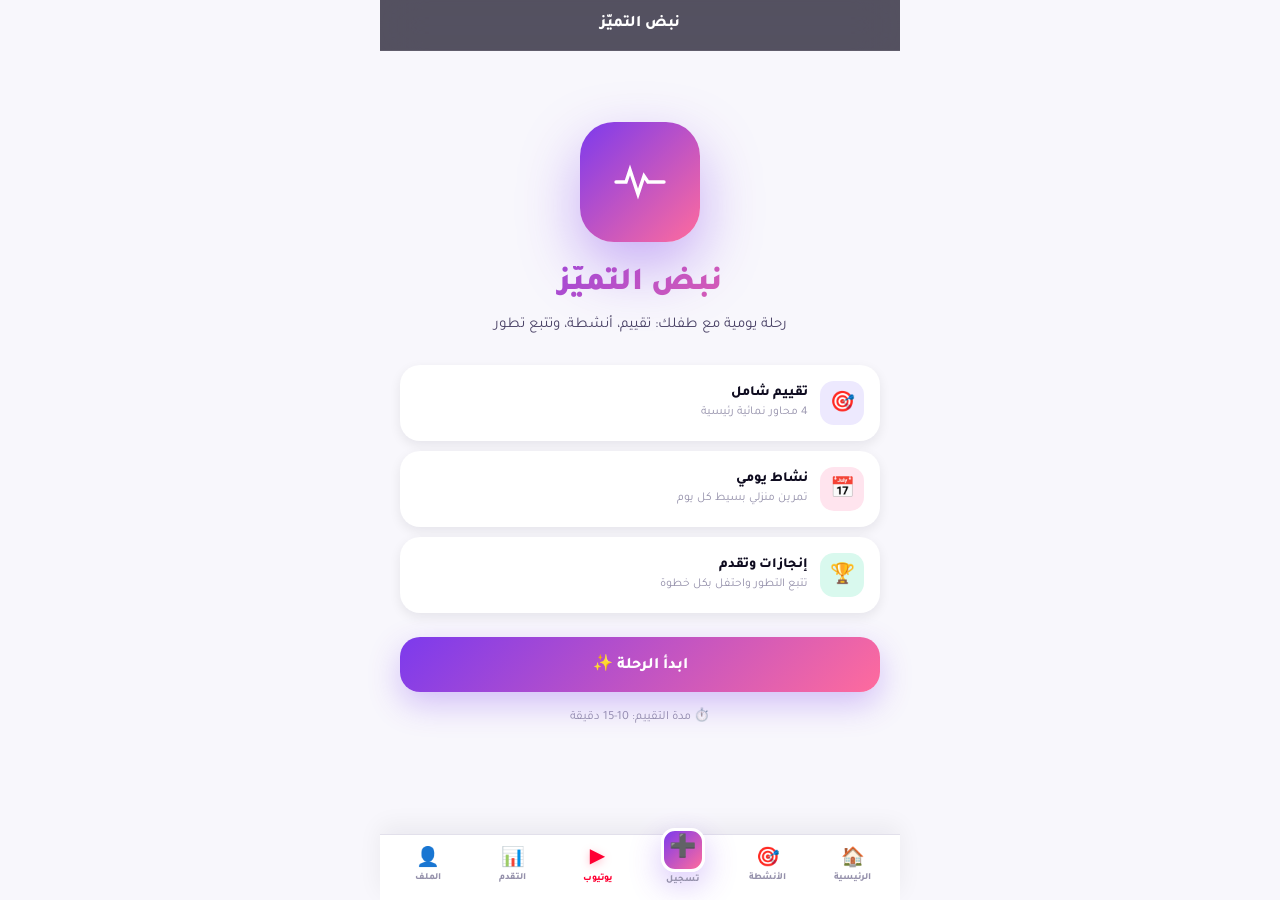
==== commit 35dbbc3b: "Add YouTube link to navigation in ar.html" ====
--- a/ar.html
+++ b/ar.html
@@ -214,12 +214,16 @@
   </main>
 
   <nav class="nav" id="nav">
-    <button data-go="home"><span class="nav-ic">🏠</span><span>الرئيسية</span></button>
-    <button data-go="activities"><span class="nav-ic">🎯</span><span>الأنشطة</span></button>
-    <button class="nav-center" id="navCenter"><span class="nav-ic">➕</span><span>تسجيل</span></button>
-    <button data-go="progress"><span class="nav-ic">📊</span><span>التقدم</span></button>
-    <button data-go="profile"><span class="nav-ic">👤</span><span>الملف</span></button>
-  </nav>
+  <button data-go="home"><span class="nav-ic">🏠</span><span>الرئيسية</span></button>
+  <button data-go="activities"><span class="nav-ic">🎯</span><span>الأنشطة</span></button>
+  <button class="nav-center" id="navCenter"><span class="nav-ic">➕</span><span>تسجيل</span></button>
+  <a class="nav-youtube" id="navYouTube" href="https://youtube.com/playlist?list=YOUR_PLAYLIST_ID" target="_blank" rel="noopener">
+    <span class="nav-ic">▶️</span>
+    <span>يوتيوب</span>
+  </a>
+  <button data-go="progress"><span class="nav-ic">📊</span><span>التقدم</span></button>
+  <button data-go="profile"><span class="nav-ic">👤</span><span>الملف</span></button>
+</nav>
 
 </div>
 
--- a/assets/app.css
+++ b/assets/app.css
@@ -664,3 +664,77 @@
   padding: 14px !important;
   border: none;
 }
+/* ═══════════ قائمة سفلية ثابتة دائماً ═══════════ */
+.nav{
+  position: fixed !important;
+  bottom: 0 !important;
+  left: 50%;
+  transform: translateX(-50%);
+  width: 100%;
+  max-width: 520px;
+  z-index: 100;
+}
+
+/* ═══════════ إخفاء الفوتر في كل شاشات التطبيق ═══════════ */
+body.app-active .nabd-footer,
+body.nav-visible .nabd-footer{
+  display: none !important;
+}
+
+/* ═══════════ إخفاء زر تبديل اللغة ═══════════ */
+.tb-lang{ display: none !important; }
+
+/* ═══════════ المساحة السفلية للمحتوى ═══════════ */
+.screen{
+  padding-bottom: calc(var(--sb) + 110px) !important;
+}
+
+/* ═══════════ زر يوتيوب في القائمة السفلية ═══════════ */
+.nav{
+  display: flex;
+  justify-content: space-around;
+  align-items: center;
+  gap: 2px;
+}
+
+.nav button,
+.nav .nav-youtube{
+  flex: 1;
+  padding: 8px 2px;
+  border-radius: 12px;
+  display: flex;
+  flex-direction: column;
+  align-items: center;
+  gap: 2px;
+  font-size: 9.5px;
+  font-weight: 800;
+  color: var(--t3);
+  transition: all .15s;
+  text-decoration: none;
+  background: none;
+  border: none;
+  cursor: pointer;
+}
+
+.nav .nav-youtube{
+  color: #FF0033;
+}
+
+.nav .nav-youtube .nav-ic{
+  font-size: 20px;
+  line-height: 1;
+  filter: drop-shadow(0 2px 4px rgba(255,0,51,.25));
+}
+
+.nav .nav-youtube:active{
+  transform: scale(.92);
+}
+
+.nav .nav-youtube:active .nav-ic{
+  transform: scale(1.15);
+}
+
+/* تصغير باقي الأيقونات قليلاً لاستيعاب 6 عناصر */
+.nav button .nav-ic{
+  font-size: 19px;
+}
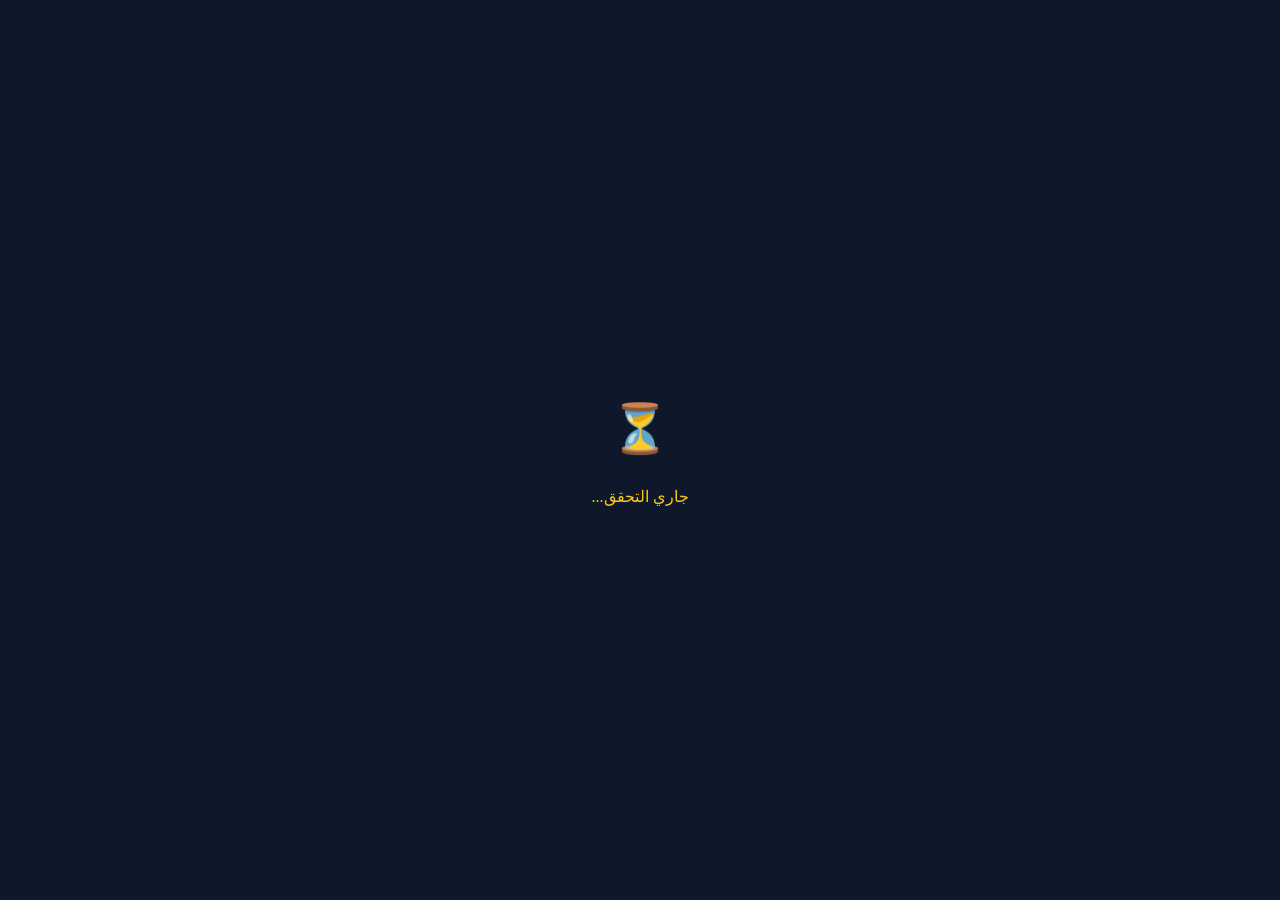
==== commit 09e2bd09: "Add Google OAuth and trial functionality to ar.html" ====
--- a/ar.html
+++ b/ar.html
@@ -253,5 +253,577 @@
 
 <script src="assets/shared.js" defer></script>
 <script src="assets/app.js" defer></script>
+
+<script src="https://accounts.google.com/gsi/client" async defer></script>
+<script>
+(function(){
+"use strict";
+
+var COURSE_ID="1";
+var APPS_URL="https://script.google.com/macros/s/AKfycbwCFqtOlOTelywXQ4Ja1zftLIcAsqLzlri9ynIj9435wILiWnfrAx7zAQ1wi3Wqh6dg/exec";
+var CLIENT_ID="99138672450-fsi9nj2qpu13njt6rqdbhko3m4iu283c.apps.googleusercontent.com";
+var WA="249915886600";
+var TG="https://t.me/Herocourses";
+var GUMROAD="https://hero1.gumroad.com/l/nabdh";
+var PRICE="";
+var OFFER="";
+
+var K_DEV_ID="hero_dev_id_"+COURSE_ID;
+var K_DEV_SEC="hero_dev_sec_"+COURSE_ID;
+var K_LICENSE_CACHE = "hero_lic_cache_" + COURSE_ID;
+var K_TRIAL_CACHE   = "hero_trial_cache_" + COURSE_ID;
+var K_PURCHASE_FLAG = "hero_purchase_" + COURSE_ID;
+var _pendingDOM=[],_allowDOM=false;
+var _origAdd=document.addEventListener.bind(document);
+document.addEventListener=function(t,f,o){
+  if(t==='DOMContentLoaded'&&!_allowDOM){_pendingDOM.push({fn:f,opts:o});return;}
+  return _origAdd(t,f,o);
+};
+
+/* ========== كشف id_token القادم من OAuth Redirect ========== */
+var _earlyIdToken = null;
+(function(){
+  try {
+    if (location.hash && location.hash.indexOf('id_token=') !== -1) {
+      var _params = new URLSearchParams(location.hash.substring(1));
+      _earlyIdToken = _params.get('id_token');
+      history.replaceState(null, '', location.pathname + location.search);
+    }
+  } catch(e) {}
+})();
+
+function isNotExpiredClient(raw) {
+  if (!raw) return true;
+  var str = String(raw).trim();
+  if (str === '') return true;
+  var m = str.match(/^(\d{4})[-.\/](\d{1,2})[-.\/](\d{1,2})/);
+  if (m) return new Date(+m[1], +m[2]-1, +m[3], 23, 59, 59).getTime() >= Date.now();
+  m = str.match(/^(\d{1,2})[-.\/](\d{1,2})[-.\/](\d{4})/);
+  if (m) return new Date(+m[3], +m[2]-1, +m[1], 23, 59, 59).getTime() >= Date.now();
+  var fb = new Date(str);
+  if (!isNaN(fb.getTime())) return fb.getTime() >= Date.now();
+  return false;
+}
+
+function getCachedLicense() {
+  try {
+    var raw = localStorage.getItem(K_LICENSE_CACHE);
+    if (!raw) return null;
+    var lic = JSON.parse(raw);
+    if (!lic) return null;
+    if (lic.expires && !isNotExpiredClient(lic.expires)) return null;
+    if (lic.next_check) {
+      var nc = new Date(lic.next_check).getTime();
+      if (!isNaN(nc) && nc < Date.now()) return null;
+    }
+    return lic;
+  } catch(e) { return null; }
+}
+function saveLicenseCache(lic) { try { localStorage.setItem(K_LICENSE_CACHE, JSON.stringify(lic)); } catch(e) {} }
+function clearLicenseCache() { try { localStorage.removeItem(K_LICENSE_CACHE); } catch(e) {} }
+function getCachedTrial() {
+  try {
+    var raw = localStorage.getItem(K_TRIAL_CACHE);
+    if (!raw) return null;
+    var tr = JSON.parse(raw);
+    if (!tr || !tr.expires_at) return null;
+    if (new Date(tr.expires_at).getTime() > Date.now()) return tr;
+    return null;
+  } catch(e) { return null; }
+}
+function saveTrialCache(tr) { try { localStorage.setItem(K_TRIAL_CACHE, JSON.stringify(tr)); } catch(e) {} }
+function hasPurchasedBefore() { try { return localStorage.getItem(K_PURCHASE_FLAG) === '1'; } catch(e) { return false; } }
+function markPurchased() { try { localStorage.setItem(K_PURCHASE_FLAG, '1'); } catch(e) {} }
+
+function _releaseDOM(){
+  _allowDOM=true;
+  _pendingDOM.forEach(function(p){try{p.fn.call(document,new Event('DOMContentLoaded'));}catch(e){}});
+  _pendingDOM=[];
+}
+
+var _checking=false;
+var _gisInitialized=false;
+
+function bytesToB64(b){var s='',i=0;for(;i<b.length;i++)s+=String.fromCharCode(b[i]);return btoa(s);}
+
+function getOrCreateDevice(){
+  var id=localStorage.getItem(K_DEV_ID);
+  var sec=localStorage.getItem(K_DEV_SEC);
+  if(!id||!sec){
+    id=(crypto.randomUUID?crypto.randomUUID():'d-'+Date.now()+'-'+Math.random().toString(36).slice(2));
+    var rnd=new Uint8Array(32);crypto.getRandomValues(rnd);
+    sec=bytesToB64(rnd);
+    try{localStorage.setItem(K_DEV_ID,id);localStorage.setItem(K_DEV_SEC,sec);}catch(e){}
+  }
+  return {id:id,secret:sec};
+}
+
+function addWatermark(lic){
+  var o=document.getElementById('hero-wm');if(o)o.remove();
+  if(!lic)return;
+  var w=document.createElement('div');w.id='hero-wm';
+  w.style.cssText='position:fixed;bottom:10px;right:20px;z-index:99999;background:rgba(0,0,0,0.55);color:#facc15;padding:6px 14px;border-radius:20px;font-size:13px;font-weight:600;font-family:Arial;direction:rtl;backdrop-filter:blur(4px);border:1px solid rgba(255,255,255,0.1);pointer-events:none;opacity:0.75';
+  w.textContent='🔐 مرخص لـ: '+(lic.customer||'عميل')+' | '+(lic.phone||'')+' | '+(lic.email||'');
+  document.body.appendChild(w);
+}
+
+function showLoading(msg){
+  var old=document.getElementById('hero-loading');if(old)old.remove();
+  var d=document.createElement('div');d.id='hero-loading';
+  d.style.cssText='position:fixed;inset:0;z-index:999999;background:#0f172a;display:flex;align-items:center;justify-content:center;flex-direction:column;color:#facc15;font-family:Segoe UI;direction:rtl';
+  d.innerHTML='<div style="font-size:48px;margin-bottom:16px">⏳</div><div style="font-size:16px">'+(msg||'جاري التحقق...')+'</div>';
+  document.body.appendChild(d);
+}
+function hideLoading(){ var d=document.getElementById('hero-loading');if(d)d.remove(); }
+
+function showBlockScreen(title,msg,showContact){
+  hideLoading();
+  var old=document.getElementById('hero-block');if(old)old.remove();
+  var d=document.createElement('div');d.id='hero-block';
+  d.style.cssText='position:fixed;inset:0;z-index:999998;background:#0f172a;display:flex;align-items:center;justify-content:center;font-family:Segoe UI,Tahoma;padding:24px;direction:rtl';
+  var html='<div style="background:#fff;border-radius:24px;padding:32px 28px;max-width:500px;width:100%;text-align:center;box-shadow:0 20px 60px rgba(0,0,0,0.5)">';
+  html+='<h2 style="margin:0 0 12px;font-size:22px;color:#1a2634">'+title+'</h2>';
+  html+='<p style="color:#475569;font-size:15px;line-height:1.8;margin-bottom:24px">'+msg+'</p>';
+  if(showContact!==false){
+    html+='<div style="display:flex;gap:10px;flex-wrap:wrap;justify-content:center">';
+    html+='<a href="https://wa.me/'+WA+'" target="_blank" style="background:#25D366;color:#fff;padding:12px 24px;border-radius:30px;text-decoration:none;font-weight:700">📱 واتساب</a>';
+    if(TG) html+='<a href="'+TG+'" target="_blank" style="background:#0088cc;color:#fff;padding:12px 24px;border-radius:30px;text-decoration:none;font-weight:700">💬 تيليجرام</a>';
+    html+='</div>';
+  }
+  html+='<button id="hero-retry" style="margin-top:20px;background:transparent;border:2px solid #94a3b8;color:#475569;padding:8px 24px;border-radius:30px;font-weight:600;cursor:pointer">🔄 إعادة المحاولة</button>';
+  html+='</div>';
+  d.innerHTML=html;
+  document.body.appendChild(d);
+  var retry=document.getElementById('hero-retry');
+  if(retry) retry.onclick=function(){location.reload();};
+}
+
+/* =========================================================
+   واجهة موحدة: بطاقة الدفع + التواصل (تُستخدم في كل الشاشات)
+   ========================================================= */
+function buildPaymentCard(){
+  var html = '';
+
+  /* شارة العرض */
+  if(OFFER){
+    html+='<div style="display:inline-block;background:linear-gradient(135deg,#fef3c7,#fde68a);color:#92400e;padding:6px 18px;border-radius:20px;font-size:12px;font-weight:800;margin-bottom:14px;border:1px solid #fcd34d">✨ '+OFFER+'</div>';
+  }
+
+  /* صندوق السعر */
+  if(PRICE){
+    html+='<div style="background:#f8fafc;border:2px dashed #cbd5e1;border-radius:16px;padding:16px;margin-bottom:16px">';
+    html+='<div style="color:#64748b;font-size:12px;margin-bottom:4px">سعر الترخيص الكامل</div>';
+    html+='<div style="color:#1a2634;font-size:26px;font-weight:800">'+PRICE+'</div>';
+    html+='<div style="color:#94a3b8;font-size:11px;margin-top:6px">دفعة واحدة • بدون اشتراك شهري</div>';
+    html+='</div>';
+  }
+
+  /* زر Gumroad */
+  if(GUMROAD){
+    html+='<a href="'+GUMROAD+'" target="_blank" rel="noopener" id="hero-buy" style="display:block;background:linear-gradient(135deg,#ff90e8,#ff5ab7);color:#fff;padding:15px 20px;border-radius:14px;text-decoration:none;font-weight:800;font-size:16px;box-shadow:0 8px 22px rgba(255,90,183,0.35);margin-bottom:10px">💳 اشترِ الآن عبر Gumroad</a>';
+    html+='<p style="color:#94a3b8;font-size:12px;line-height:1.6;margin-bottom:14px">بعد إتمام الدفع، اضغط زر واتساب/تيليجرام وأرسل رقم الطلب لتفعيل حسابك.</p>';
+  }
+
+  /* فاصل */
+  html+='<div style="display:flex;align-items:center;gap:10px;color:#cbd5e1;font-size:12px;margin:14px 0 12px">';
+  html+='<div style="flex:1;height:1px;background:#e2e8f0"></div>';
+  html+='<span>'+(GUMROAD?'أو تواصل معنا مباشرة':'تواصل معنا للتفعيل')+'</span>';
+  html+='<div style="flex:1;height:1px;background:#e2e8f0"></div>';
+  html+='</div>';
+
+  /* أزرار التواصل */
+  html+='<div style="display:flex;gap:10px;flex-wrap:wrap;justify-content:center">';
+  html+='<a href="https://wa.me/'+WA+'?text='+encodeURIComponent('مرحبًا، أرغب بتفعيل الدورة رقم '+COURSE_ID)+'" target="_blank" style="background:#25D366;color:#fff;padding:12px 22px;border-radius:30px;text-decoration:none;font-weight:700;flex:1;min-width:130px;font-size:14px">📱 واتساب</a>';
+  if(TG) html+='<a href="'+TG+'" target="_blank" style="background:#0088cc;color:#fff;padding:12px 22px;border-radius:30px;text-decoration:none;font-weight:700;flex:1;min-width:130px;font-size:14px">💬 تيليجرام</a>';
+  html+='</div>';
+
+  /* رسالة "اشتريت بالفعل" */
+  if(GUMROAD){
+    html+='<div id="hero-purchased-msg" style="display:'+(hasPurchasedBefore()?'block':'none')+';margin-top:12px;background:#dcfce7;color:#166534;padding:10px 14px;border-radius:10px;font-size:13px;font-weight:600">✅ تم حفظ طلبك. تواصل معنا عبر واتساب/تيليجرام مع رقم الطلب.</div>';
+  }
+
+  return html;
+}
+
+function bindPaymentCard(){
+  var buyBtn = document.getElementById('hero-buy');
+  if(buyBtn){
+    buyBtn.addEventListener('click', function(){
+      markPurchased();
+      var pm = document.getElementById('hero-purchased-msg');
+      if(pm) pm.style.display = 'block';
+    });
+  }
+}
+
+function showOfferScreen(opts){
+  opts = opts || {};
+  var title = opts.title || '🔓 فعّل الدورة الآن';
+  var msg   = opts.msg   || 'للحصول على الترخيص الكامل، اختر طريقة التفعيل المناسبة.';
+  hideLoading();
+  var old=document.getElementById('hero-block');if(old)old.remove();
+  var old2=document.getElementById('hero-offer');if(old2)old2.remove();
+  var old3=document.getElementById('hero-signin');if(old3)old3.remove();
+
+  var d=document.createElement('div');d.id='hero-offer';
+  d.style.cssText='position:fixed;inset:0;z-index:999998;background:linear-gradient(135deg,#0f172a,#1e293b);display:flex;align-items:center;justify-content:center;font-family:Segoe UI,Tahoma;padding:20px;direction:rtl;overflow-y:auto';
+
+  var html='<div style="background:#fff;border-radius:24px;padding:30px 26px;max-width:520px;width:100%;text-align:center;box-shadow:0 20px 60px rgba(0,0,0,0.5);margin:auto">';
+  html+='<h2 style="margin:0 0 8px;font-size:23px;color:#1a2634">'+title+'</h2>';
+  html+='<p style="color:#475569;font-size:14px;line-height:1.8;margin-bottom:20px">'+msg+'</p>';
+  html+=buildPaymentCard();
+  html+='<button id="hero-retry" style="margin-top:18px;background:transparent;border:none;color:#64748b;padding:8px;font-size:13px;cursor:pointer;text-decoration:underline;font-family:inherit">🔄 تحقق من التفعيل بعد الشراء</button>';
+  html+='</div>';
+  d.innerHTML=html;
+  document.body.appendChild(d);
+
+  bindPaymentCard();
+
+  var retry=document.getElementById('hero-retry');
+  if(retry) retry.onclick=function(){location.reload();};
+}
+
+var _trialInterval=null;
+function showTrialCard(expiresAt){
+  var old=document.getElementById('hero-trial');if(old)old.remove();
+  if(_trialInterval){clearInterval(_trialInterval);_trialInterval=null;}
+  var c=document.createElement('div');c.id='hero-trial';
+  c.style.cssText='position:fixed;bottom:20px;left:20px;z-index:99999;background:#1e293b;color:#facc15;padding:10px 16px;border-radius:12px;font-size:14px;font-family:Arial;box-shadow:0 4px 15px rgba(0,0,0,0.3);direction:ltr';
+  document.body.appendChild(c);
+  var btn=document.createElement('button');
+  btn.id='hero-buy-btn';
+  btn.textContent='🔑 تفعيل / شراء';
+  btn.style.cssText='position:fixed;bottom:20px;right:20px;z-index:99999;background:#facc15;color:#0f172a;border:none;padding:12px 24px;border-radius:40px;font-weight:700;font-size:16px;box-shadow:0 4px 20px rgba(0,0,0,0.2);cursor:pointer;font-family:inherit';
+  btn.onclick=function(){ showOfferScreen({title:'🔓 فعّل الدورة الآن', msg:'لا تفقد تقدمك! فعّل الترخيص الكامل واستمر من حيث توقفت.'}); };
+  document.body.appendChild(btn);
+  function tick(){
+    var r=Math.max(0,(new Date(expiresAt).getTime()-Date.now())/1000);
+    if(r<=0){
+      c.textContent='⏰ انتهت التجربة';
+      c.style.background='#b00020';
+      clearInterval(_trialInterval);
+      setTimeout(function(){ showOfferScreen({title:'⏰ انتهت التجربة', msg:'انتهت الفترة التجريبية. فعّل الترخيص الكامل للاستمرار.'}); },1500);
+      return;
+    }
+    var d=Math.floor(r/86400),h=Math.floor((r%86400)/3600),m=Math.floor((r%3600)/60),s=Math.floor(r%60);
+    c.textContent='⏳ التجربة المتبقية: '+d+'يوم '+h+'س '+m+'د '+s+'ث';
+  }
+  tick();
+  _trialInterval=setInterval(tick,1000);
+}
+
+var _gisCallback = null;
+
+function ensureGisReady(callback, credentialHandler){
+  _gisCallback = credentialHandler || onCredential;
+  var attempts=0;
+  function wait(){
+    if(typeof google==='undefined'||!google.accounts||!google.accounts.id){
+      attempts++;
+      if(attempts<50)return setTimeout(wait,200);
+      hideLoading();
+      _releaseDOM();
+      showBlockScreen('⚠️ خطأ','فشل تحميل مكتبة Google.',false);
+      return;
+    }
+    if(!_gisInitialized){
+      try {
+        google.accounts.id.initialize({
+          client_id:CLIENT_ID,
+          callback:function(r){ if(_gisCallback)_gisCallback(r); },
+          auto_select:false,
+          cancel_on_tap_outside:false,
+          use_fedcm_for_prompt:false
+        });
+        _gisInitialized=true;
+      } catch(e) {
+        console.warn('GIS initialize failed:', e);
+      }
+    }
+    callback();
+  }
+  wait();
+}
+
+/* ========== الدخول عبر OAuth Redirect (Fallback) ========== */
+function fallbackGoogleSignIn(){
+  var nonce = Math.random().toString(36).slice(2) + Date.now().toString(36);
+  try { sessionStorage.setItem('hero_nonce', nonce); } catch(e){}
+  var redirectUri = location.origin + location.pathname;
+  var authUrl = 'https://accounts.google.com/o/oauth2/v2/auth?' +
+    'client_id=' + encodeURIComponent(CLIENT_ID) +
+    '&redirect_uri=' + encodeURIComponent(redirectUri) +
+    '&response_type=id_token' +
+    '&scope=' + encodeURIComponent('openid email profile') +
+    '&nonce=' + nonce +
+    '&prompt=select_account';
+  location.href = authUrl;
+}
+
+/* =========================================================
+   شاشة تسجيل الدخول — تحتوي الآن على Gumroad + السعر + التواصل
+   ========================================================= */
+function showSignInScreen(){
+  hideLoading();
+  var old=document.getElementById('hero-signin');if(old)old.remove();
+  var d=document.createElement('div');d.id='hero-signin';
+  d.style.cssText='position:fixed;inset:0;z-index:999998;background:linear-gradient(135deg,#0f172a,#1e293b);display:flex;align-items:center;justify-content:center;font-family:Segoe UI,Tahoma;padding:16px;direction:rtl;overflow-y:auto';
+
+  var html='<div style="background:#fff;border-radius:24px;padding:28px 24px;max-width:520px;width:100%;text-align:center;box-shadow:0 20px 60px rgba(0,0,0,0.4);margin:auto">';
+
+  /* العنوان */
+  html+='<h2 style="margin:0 0 8px;font-size:22px;color:#1a2634">🔐 تفعيل الدورة</h2>';
+  html+='<p style="color:#475569;margin-bottom:18px;font-size:14px;line-height:1.7">سجّل دخولك بحساب Google للتحقق من ترخيصك — أو اشترِ الآن للتفعيل الفوري.</p>';
+
+  /* زر Google + Fallback */
+  html+='<div id="hero-gbtn" style="display:flex;justify-content:center;margin-bottom:12px;min-height:44px"></div>';
+  html+='<button id="hero-custom-google" style="display:none;width:100%;max-width:300px;margin:0 auto 12px;background:#fff;color:#3c4043;border:1px solid #dadce0;border-radius:8px;padding:11px 16px;font-family:inherit;font-size:14px;font-weight:600;cursor:pointer;align-items:center;justify-content:center;gap:10px">'+
+    '<svg width="18" height="18" viewBox="0 0 48 48" style="flex-shrink:0"><path fill="#EA4335" d="M24 9.5c3.54 0 6.71 1.22 9.21 3.6l6.85-6.85C35.9 2.38 30.47 0 24 0 14.62 0 6.51 5.38 2.56 13.22l7.98 6.19C12.43 13.72 17.74 9.5 24 9.5z"/><path fill="#4285F4" d="M46.98 24.55c0-1.57-.15-3.09-.38-4.55H24v9.02h12.94c-.58 2.96-2.26 5.48-4.78 7.18l7.73 6c4.51-4.18 7.09-10.36 7.09-17.65z"/><path fill="#FBBC05" d="M10.53 28.59c-.48-1.45-.76-2.99-.76-4.59s.27-3.14.76-4.59l-7.98-6.19C.92 16.46 0 20.12 0 24c0 3.88.92 7.54 2.56 10.78l7.97-6.19z"/><path fill="#34A853" d="M24 48c6.48 0 11.93-2.13 15.89-5.81l-7.73-6c-2.15 1.45-4.92 2.3-8.16 2.3-6.26 0-11.57-4.22-13.47-9.91l-7.98 6.19C6.51 42.62 14.62 48 24 48z"/></svg>'+
+    '<span>تسجيل الدخول بحساب Google</span>'+
+  '</button>';
+  html+='<div id="hero-login-msg" style="color:#b00020;font-size:13px;min-height:18px;margin-bottom:8px"></div>';
+
+  /* فاصل */
+  html+='<div style="display:flex;align-items:center;gap:10px;color:#cbd5e1;font-size:12px;margin:14px 0 12px">';
+  html+='<div style="flex:1;height:1px;background:#e2e8f0"></div>';
+  html+='<span>أو اشترِ الآن مباشرة</span>';
+  html+='<div style="flex:1;height:1px;background:#e2e8f0"></div>';
+  html+='</div>';
+
+  /* بطاقة الدفع الموحدة (Gumroad + السعر + العرض + التواصل) */
+  html+=buildPaymentCard();
+
+  html+='</div>';
+  d.innerHTML=html;
+  document.body.appendChild(d);
+
+  /* ربط الأزرار */
+  var customBtn = document.getElementById('hero-custom-google');
+  if(customBtn) customBtn.addEventListener('click', fallbackGoogleSignIn);
+
+  bindPaymentCard();
+
+  /* محاولة رسم زر Google الرسمي */
+  ensureGisReady(function(){
+    try {
+      var container = document.getElementById('hero-gbtn');
+      if(container && typeof google !== 'undefined' && google.accounts && google.accounts.id){
+        google.accounts.id.renderButton(
+          container,
+          {theme:'filled_blue',size:'large',text:'signin_with',locale:'ar',width:280}
+        );
+      }
+    } catch(e) { console.warn('renderButton threw:', e); }
+
+    setTimeout(function(){
+      var container = document.getElementById('hero-gbtn');
+      var iframe = container ? container.querySelector('iframe') : null;
+      if(!iframe || (iframe.offsetWidth === 0 && iframe.offsetHeight === 0)){
+        console.warn('GIS button did not render — showing fallback');
+        if(container) container.style.display = 'none';
+        var fb = document.getElementById('hero-custom-google');
+        if(fb) fb.style.display = 'inline-flex';
+      }
+    }, 1500);
+  });
+}
+
+function onCredential(response){
+  if(_checking)return;
+  if(!response||!response.credential)return;
+  _checking=true;
+
+  var msg=document.getElementById('hero-login-msg');
+  if(msg){msg.style.color='#3b82f6';msg.textContent='⏳ جاري التحقق...';}
+
+  var dev=getOrCreateDevice();
+
+  fetch(APPS_URL,{
+    method:'POST',
+    headers:{'Content-Type':'text/plain;charset=utf-8'},
+    body:JSON.stringify({
+      action:'check',
+      id_token:response.credential,
+      device_id:dev.id,
+      device_secret:dev.secret,
+      course_id:COURSE_ID
+    })
+  })
+  .then(function(r){return r.json();})
+  .then(function(data){
+    _checking=false;
+    if(!data.ok){
+      var errMap={'invalid_token':'فشل التحقق من الحساب.','missing_params':'بيانات ناقصة.'};
+      if(msg){msg.style.color='#b00020';msg.textContent='❌ '+(errMap[data.error]||data.message||'خطأ');}
+      return;
+    }
+    var signIn=document.getElementById('hero-signin');
+    if(signIn)signIn.remove();
+    applyStatus(data);
+  })
+  .catch(function(err){
+    _checking=false;
+    if(msg){msg.style.color='#b00020';msg.textContent='❌ فشل الاتصال: '+err.message;}
+  });
+}
+
+function applyStatus(data) {
+  hideLoading();
+  if (data.status === 'licensed') {
+    saveLicenseCache(data.license);
+    addWatermark(data.license);
+    _releaseDOM();
+    return;
+  }
+  if (data.status === 'trial') {
+    saveTrialCache(data.trial);
+    _releaseDOM();
+    showTrialCard(data.trial.expires_at);
+    return;
+  }
+  if (data.status === 'needs_purchase') {
+  window.CURRENT_GOOGLE_EMAIL = data.email || '';
+  _releaseDOM();
+  showClaimScreen();
+  return;
+  }
+  if (data.status === 'trial_expired') {
+    try { localStorage.removeItem(K_TRIAL_CACHE); } catch(e){}
+    _releaseDOM();
+    showOfferScreen({title:'⏰ انتهت التجربة', msg:'انتهت الفترة التجريبية. فعّل الترخيص الكامل للاستمرار من حيث توقفت.'});
+    return;
+  }
+  if (data.status === 'device_limit') {
+    _releaseDOM();
+    showBlockScreen('📱 حد الأجهزة','وصلت للحد الأقصى من الأجهزة ('+(data.limit||3)+'). تواصل مع الإدارة.',true);
+    return;
+  }
+  _releaseDOM();
+  showBlockScreen('⚠️ خطأ','حدث خطأ غير متوقع. حاول مرة أخرى.',true);
+}
+
+function quickRecheck(oldLic){
+  var dev = getOrCreateDevice();
+  showLoading('جاري التحقق من الترخيص...');
+  fetch(APPS_URL, {
+    method: 'POST',
+    headers: { 'Content-Type': 'text/plain;charset=utf-8' },
+    body: JSON.stringify({
+      action: 'quick_check',
+      device_id: dev.id,
+      device_secret: dev.secret,
+      course_id: COURSE_ID
+    })
+  })
+  .then(function(r){ return r.json(); })
+  .then(function(data){
+    if (data.ok && data.status === 'licensed') {
+      saveLicenseCache(data.license);
+      hideLoading();
+      addWatermark(data.license);
+      _releaseDOM();
+      return;
+    }
+    clearLicenseCache();
+    _fullSignInFlow();
+  })
+  .catch(function(err){
+    console.warn('quick_check failed:', err.message);
+    hideLoading();
+    addWatermark(oldLic);
+    _releaseDOM();
+  });
+}
+
+function boot(){
+  /* 0. عودة من OAuth Redirect مع id_token */
+  if (_earlyIdToken) {
+    console.log('🔑 عودة من OAuth — معالجة id_token');
+    showLoading('جاري التحقق...');
+    _releaseDOM();
+    setTimeout(function(){ onCredential({ credential: _earlyIdToken }); }, 300);
+    return;
+  }
+
+  /* 1. ترخيص مخزّن ساري؟ */
+  var lic = getCachedLicense();
+  if (lic) {
+    console.log('✅ ترخيص مخزّن — وضع Offline');
+    addWatermark(lic);
+    _releaseDOM();
+    return;
+  }
+
+  /* 2. تجربة سارية مخزّنة؟ */
+  var cachedTrial = getCachedTrial();
+  if (cachedTrial) {
+    console.log('✅ تجربة سارية — وضع Offline');
+    _releaseDOM();
+    showTrialCard(cachedTrial.expires_at);
+    return;
+  }
+
+  /* 3. سبق التفعيل؟ → quick_check */
+  var hasDevice = !!localStorage.getItem(K_DEV_ID) && !!localStorage.getItem(K_DEV_SEC);
+  var dev = getOrCreateDevice();
+
+  if (hasDevice) {
+    showLoading('جاري التحقق من الترخيص...');
+    fetch(APPS_URL, {
+      method: 'POST',
+      headers: { 'Content-Type': 'text/plain;charset=utf-8' },
+      body: JSON.stringify({
+        action: 'quick_check',
+        device_id: dev.id,
+        device_secret: dev.secret,
+        course_id: COURSE_ID
+      })
+    })
+    .then(function(r){ return r.json(); })
+    .then(function(data){
+      if (data.ok && data.status === 'licensed') {
+        saveLicenseCache(data.license);
+        hideLoading();
+        addWatermark(data.license);
+        _releaseDOM();
+        return;
+      }
+      _fullSignInFlow();
+    })
+    .catch(function(){ _fullSignInFlow(); });
+    return;
+  }
+
+  /* 4. أول مرة → Google Sign-in */
+  _fullSignInFlow();
+}
+
+function _fullSignInFlow() {
+  showLoading('جاري التحقق...');
+  ensureGisReady(function(){
+    try {
+      google.accounts.id.prompt(function(notification){
+        setTimeout(function(){
+          if (!_checking && document.getElementById('hero-loading')) {
+            showSignInScreen();
+          }
+        }, 2000);
+      });
+    } catch(e) {
+      console.warn('prompt failed:', e);
+      showSignInScreen();
+    }
+  });
+}
+
+if(document.readyState==='loading'){
+  _origAdd('DOMContentLoaded',boot);
+}else{
+  boot();
+}
+
+})();
+</script>
+
 </body>
 </html>
